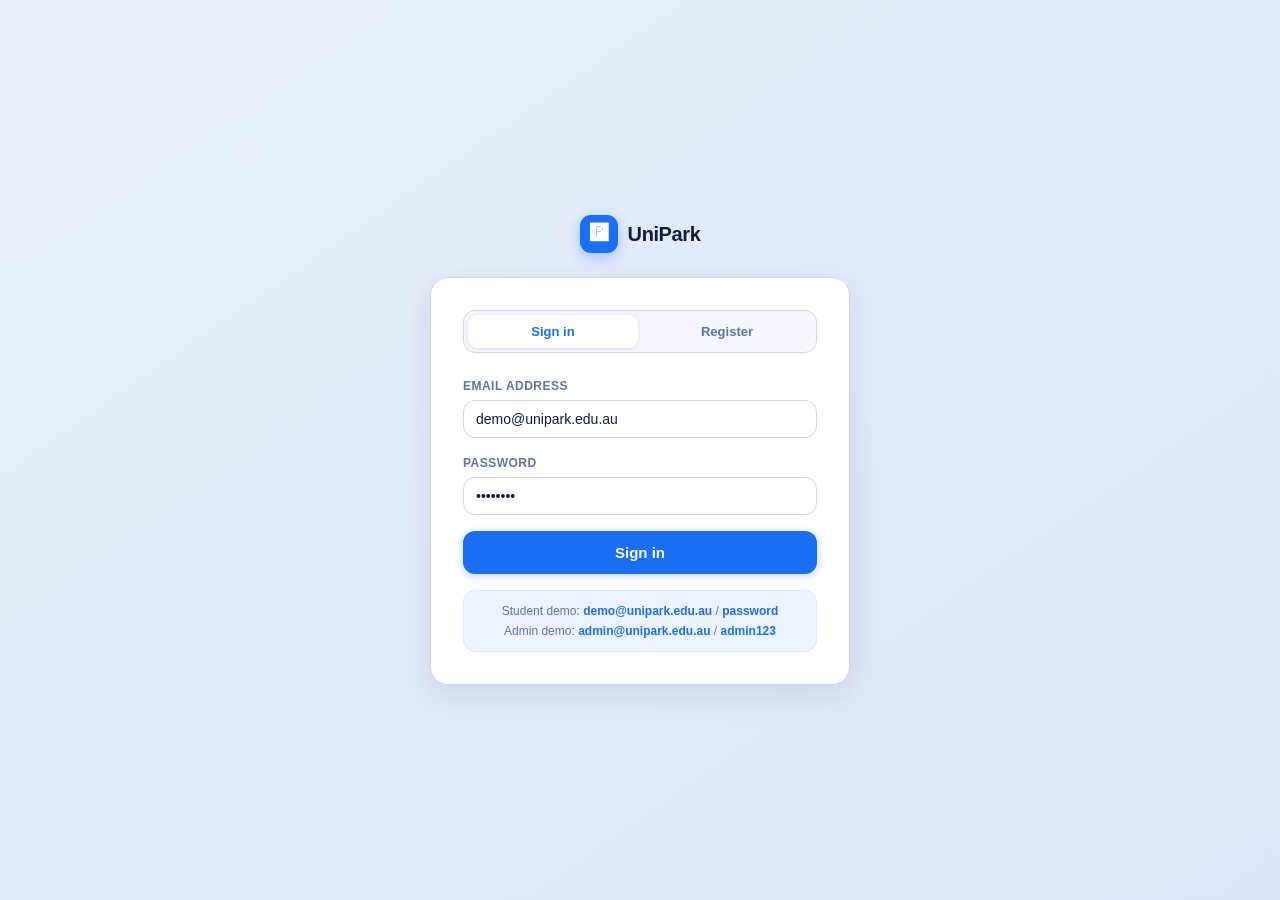
==== frontend/admin.html @ 24ee6d40 "template for frontend" ====
<!DOCTYPE html>
<html lang="en">
<head>
<meta charset="UTF-8"><meta name="viewport" content="width=device-width,initial-scale=1">
<title>UniPark — Admin</title>
<link rel="stylesheet" href="css/base.css">
<link rel="stylesheet" href="css/dashboard.css">
<link rel="stylesheet" href="css/admin.css">
</head>
<body>

<header class="app-header">
  <div class="logo"><div class="logo-mark" style="background:var(--admin)">🅿</div> UniPark</div>
  <div class="admin-badge">⚙ Admin</div>
  <nav class="header-nav">
    <button class="nav-link active" data-panel="overview">📊 Overview</button>
    <button class="nav-link" data-panel="analytics">📈 Analytics</button>
    <button class="nav-link" data-panel="bookings">📋 Bookings</button>
    <button class="nav-link" data-panel="users">👥 Users</button>
    <button class="nav-link" data-panel="spots">🅿️ Spots</button>
  </nav>
  <div class="header-right">
    <div class="user-pill">
      <div class="avatar avatar-admin" id="admin-avatar">AD</div>
      <span id="admin-name">Admin</span>
    </div>
    <button class="btn btn-ghost btn-sm" id="btn-logout">Sign out</button>
  </div>
</header>

<main class="app-main">

  <!-- STATS -->
  <div class="stats-grid stats-grid-5">
    <div class="stat-card"><div class="stat-label">Total Bookings</div><div class="stat-value text-amber" id="stat-bookings">—</div><div class="stat-sub">all time</div><div class="stat-accent">📋</div></div>
    <div class="stat-card"><div class="stat-label">Registered Users</div><div class="stat-value text-blue" id="stat-users">—</div><div class="stat-sub">accounts</div><div class="stat-accent">👥</div></div>
    <div class="stat-card"><div class="stat-label">Total Revenue</div><div class="stat-value text-green" id="stat-revenue">—</div><div class="stat-sub">all time</div><div class="stat-accent">💰</div></div>
    <div class="stat-card"><div class="stat-label">Active Now</div><div class="stat-value text-green" id="stat-active">—</div><div class="stat-sub">live bookings</div><div class="stat-accent">🟢</div></div>
    <div class="stat-card"><div class="stat-label">Total Spots</div><div class="stat-value" id="stat-spots">—</div><div class="stat-sub">across all zones</div><div class="stat-accent">🅿️</div></div>
  </div>

  <!-- OVERVIEW -->
  <div class="panel" id="panel-overview">
    <div class="section-head">
      <div class="section-title">Live zone occupancy</div>
      <div class="live-badge"><span class="live-dot"></span> Real-time · updates every 8s</div>
    </div>
    <div style="display:grid;grid-template-columns:repeat(auto-fit,minmax(220px,1fr));gap:1rem;margin-bottom:1.75rem" id="live-zones"></div>

    <div class="section-head"><div class="section-title">Recent bookings</div>
      <button class="btn btn-ghost btn-sm" onclick="switchPanel('bookings')">View all →</button>
    </div>
    <div class="table-wrap">
      <table><thead><tr><th>Ref</th><th>Spot</th><th>User</th><th>Time</th><th>Amount</th><th>Status</th></tr></thead>
      <tbody id="bookings-tbody"><tr><td colspan="6" class="table-empty">Loading…</td></tr></tbody></table>
    </div>
  </div>

  <!-- ANALYTICS -->
  <div class="panel hidden" id="panel-analytics">
    <div class="analytics-grid">
      <div class="chart-card">
        <div class="chart-title">14-day occupancy trend (avg across all zones)</div>
        <div id="trend-chart"></div>
      </div>
      <div class="chart-card">
        <div class="chart-title">Zone utilisation (historical average)</div>
        <div id="zone-util"></div>
      </div>
    </div>
    <div class="analytics-grid analytics-grid-3">
      <div class="chart-card" style="grid-column:span 2">
        <div class="chart-title">Peak hour analysis (avg occupancy by hour)</div>
        <div class="chart-wrap" style="height:110px">
          <div class="peak-bars" id="peak-chart"></div>
        </div>
      </div>
      <div class="chart-card">
        <div class="chart-title">Quick stats</div>
        <div id="quick-stats" style="padding-top:.25rem">
          <div style="display:flex;justify-content:space-between;padding:8px 0;border-bottom:1px solid var(--border);font-size:13px"><span style="color:var(--muted)">Busiest zone</span><span class="mono" style="font-size:12px">Zone A</span></div>
          <div style="display:flex;justify-content:space-between;padding:8px 0;border-bottom:1px solid var(--border);font-size:13px"><span style="color:var(--muted)">Peak hour</span><span class="mono" style="font-size:12px">9:00 am</span></div>
          <div style="display:flex;justify-content:space-between;padding:8px 0;border-bottom:1px solid var(--border);font-size:13px"><span style="color:var(--muted)">Avg daily bookings</span><span class="mono" style="font-size:12px">~11</span></div>
          <div style="display:flex;justify-content:space-between;padding:8px 0;font-size:13px"><span style="color:var(--muted)">EV spots</span><span class="mono" style="font-size:12px">8 total</span></div>
        </div>
      </div>
    </div>
    <div class="chart-card">
      <div class="chart-title">Occupancy heatmap (zone × hour, 14-day average)</div>
      <div id="heatmap" style="overflow-x:auto;padding-top:.5rem"></div>
    </div>
  </div>

  <!-- ALL BOOKINGS -->
  <div class="panel hidden" id="panel-bookings">
    <div class="section-head">
      <div class="section-title">All bookings</div>
      <input class="search-input" type="text" id="booking-search" placeholder="Search spot, user, ref…">
    </div>
    <div class="table-wrap">
      <table><thead><tr><th>Ref</th><th>Spot</th><th>User</th><th>Time</th><th>Amount</th><th>Status</th></tr></thead>
      <tbody id="bookings-tbody"><tr><td colspan="6" class="table-empty">Loading…</td></tr></tbody></table>
    </div>
  </div>

  <!-- USERS -->
  <div class="panel hidden" id="panel-users">
    <div class="section-head">
      <div class="section-title">User accounts</div>
      <input class="search-input" type="text" id="user-search" placeholder="Search name, email, plate…">
    </div>
    <div class="table-wrap">
      <table><thead><tr><th>User</th><th>Plate</th><th>Role</th><th>Subscription</th><th>Bookings</th><th>Spent</th></tr></thead>
      <tbody id="users-tbody"><tr><td colspan="6" class="table-empty">Loading…</td></tr></tbody></table>
    </div>
  </div>

  <!-- MANAGE SPOTS -->
  <div class="panel hidden" id="panel-spots">
    <div class="section-head">
      <div class="section-title">Manage parking spots</div>
      <span style="font-size:12px;color:var(--muted)">Click available or closed spots to toggle status</span>
    </div>
    <div class="lot-legend">
      <div class="legend-item"><div class="legend-dot available"></div> Available</div>
      <div class="legend-item"><div class="legend-dot occupied"></div> Occupied</div>
      <div class="legend-item"><div class="legend-dot closed"></div> Closed by admin</div>
    </div>
    <div class="zone-switcher" id="spot-zone-tabs" style="margin-bottom:1.25rem;flex-wrap:wrap"></div>
    <div class="admin-grid-wrap"><div id="admin-spot-grid"></div></div>
  </div>

</main>

<div id="toast"></div>
<script src="js/store.js"></script>
<script src="js/admin.js"></script>
<script>
function switchPanel(name){
  document.querySelectorAll('.nav-link').forEach(l=>l.classList.remove('active'));
  document.querySelector(`[data-panel="${name}"]`).classList.add('active');
  document.querySelectorAll('.panel').forEach(p=>p.classList.add('hidden'));
  document.getElementById('panel-'+name).classList.remove('hidden');
  // trigger render
  const evt=new MouseEvent('click');
  document.querySelector(`[data-panel="${name}"]`).dispatchEvent(evt);
}
</script>
</body>
</html>
---- frontend/css/base.css ----
/* ── UNIPARK · BASE STYLES ─────────────────────────────────────── */
:root {
  /* Core palette */
  --blue:       #1a6ff5;
  --blue-dark:  #1358c8;
  --blue-dim:   #dbe8ff;
  --blue-light: #eef4ff;

  --green:      #16a34a;
  --green-dim:  #dcfce7;

  --red:        #dc2626;
  --red-dim:    #fee2e2;

  --amber:      #d97706;
  --amber-dim:  #fef3c7;

  --purple:     #7c3aed;
  --purple-dim: #ede9fe;

  /* Surfaces */
  --bg:       #eef2fb;
  --white:    #ffffff;
  --surface:  #ffffff;
  --surface2: #f4f7fd;
  --surface3: #e8edf8;

  /* Text */
  --text:   #0d1e3d;
  --muted:  #5f759e;

  /* Border */
  --border: #cdd5eb;

  /* Radius */
  --radius: 12px;

  /* Shadow */
  --shadow-sm: 0 1px 3px rgba(15,30,70,.07);
  --shadow:    0 4px 16px rgba(15,30,70,.10);
}

/* ── RESET / BASE ──────────────────────────────────────────────── */
*, *::before, *::after { box-sizing: border-box; }

body {
  font-family: -apple-system, BlinkMacSystemFont, 'Segoe UI', sans-serif;
  background: var(--bg);
  color: var(--text);
  margin: 0;
  font-size: 14px;
  line-height: 1.5;
  -webkit-font-smoothing: antialiased;
}

a { text-decoration: none; color: inherit; }

button, input, select, textarea { font-family: inherit; font-size: inherit; }

input:focus, select:focus, textarea:focus {
  outline: none;
  border-color: var(--blue) !important;
  box-shadow: 0 0 0 3px rgba(26,111,245,.12);
}

/* ── BUTTONS ───────────────────────────────────────────────────── */
.btn {
  display: inline-flex;
  align-items: center;
  justify-content: center;
  gap: 6px;
  border: none;
  border-radius: var(--radius);
  padding: 10px 18px;
  cursor: pointer;
  font-weight: 600;
  font-size: 14px;
  transition: opacity .15s, box-shadow .15s, background .15s;
}

.btn:hover { opacity: .88; }
.btn:active { opacity: .75; transform: scale(.98); }

.btn-primary {
  background: var(--blue);
  color: white;
  box-shadow: 0 2px 8px rgba(26,111,245,.3);
}

.btn-secondary {
  background: var(--surface2);
  border: 1px solid var(--border);
  color: var(--text);
}

.btn-danger {
  background: var(--red);
  color: white;
}

.btn-ghost {
  background: transparent;
  border: 1px solid var(--border);
  color: var(--muted);
}

.btn-ghost:hover { background: var(--surface2); opacity: 1; }

.btn-sm  { padding: 6px 12px; font-size: 12px; border-radius: 8px; }
.btn-lg  { padding: 13px 20px; font-size: 15px; }
.btn-full { width: 100%; }

/* ── FORMS ─────────────────────────────────────────────────────── */
.form-group { margin-bottom: 1rem; }

.form-label {
  display: block;
  margin-bottom: 5px;
  font-size: 12px;
  font-weight: 600;
  color: var(--muted);
  text-transform: uppercase;
  letter-spacing: .04em;
}

.form-input {
  width: 100%;
  padding: 10px 12px;
  border: 1.5px solid var(--border);
  border-radius: var(--radius);
  background: var(--surface);
  color: var(--text);
  transition: border-color .15s, box-shadow .15s;
}

.form-select { appearance: none; background-image: url("data:image/svg+xml,%3Csvg xmlns='http://www.w3.org/2000/svg' width='12' height='8' viewBox='0 0 12 8'%3E%3Cpath d='M1 1l5 5 5-5' stroke='%235f759e' stroke-width='1.5' fill='none' stroke-linecap='round'/%3E%3C/svg%3E"); background-repeat: no-repeat; background-position: right 12px center; padding-right: 32px; }

.grid-2 {
  display: grid;
  grid-template-columns: 1fr 1fr;
  gap: 12px;
}

.error-msg {
  background: var(--red-dim);
  color: var(--red);
  border: 1px solid #fca5a5;
  border-radius: var(--radius);
  padding: 10px 14px;
  font-size: 13px;
  margin-bottom: 1rem;
}

/* ── CARD ──────────────────────────────────────────────────────── */
.card {
  background: var(--white);
  border: 1px solid var(--border);
  border-radius: var(--radius);
  padding: 1.25rem;
  box-shadow: var(--shadow-sm);
}

/* ── BADGES ────────────────────────────────────────────────────── */
.badge {
  display: inline-block;
  padding: 3px 10px;
  border-radius: 999px;
  font-size: 11px;
  font-weight: 700;
  letter-spacing: .03em;
}

.badge-blue   { background: var(--blue-dim);   color: var(--blue); }
.badge-green  { background: var(--green-dim);  color: var(--green); }
.badge-red    { background: var(--red-dim);    color: var(--red); }
.badge-amber  { background: var(--amber-dim);  color: var(--amber); }
.badge-orange { background: var(--amber-dim);  color: var(--amber); }
.badge-purple { background: var(--purple-dim); color: var(--purple); }
.badge-grey   { background: var(--surface3);   color: var(--muted); }

/* ── LOGO ──────────────────────────────────────────────────────── */
.logo {
  display: flex;
  align-items: center;
  gap: 8px;
  font-size: 17px;
  font-weight: 800;
  color: var(--text);
  letter-spacing: -.02em;
  white-space: nowrap;
}

.logo-mark {
  width: 32px;
  height: 32px;
  background: var(--blue);
  color: white;
  border-radius: 9px;
  display: flex;
  align-items: center;
  justify-content: center;
  font-size: 16px;
  flex-shrink: 0;
}

/* ── HEADER ────────────────────────────────────────────────────── */
.app-header {
  background: var(--white);
  border-bottom: 1.5px solid var(--border);
  padding: 0 2rem;
  height: 58px;
  display: flex;
  align-items: center;
  gap: 1rem;
  position: sticky;
  top: 0;
  z-index: 100;
  box-shadow: var(--shadow-sm);
}

.header-nav {
  display: flex;
  align-items: center;
  gap: 2px;
  flex: 1;
  margin-left: 1rem;
}

.nav-link {
  background: none;
  border: none;
  padding: 7px 13px;
  border-radius: 8px;
  cursor: pointer;
  color: var(--muted);
  font-size: 13px;
  font-weight: 600;
  transition: background .15s, color .15s;
  white-space: nowrap;
}

.nav-link:hover  { background: var(--surface2); color: var(--text); }
.nav-link.active { background: var(--blue-dim); color: var(--blue); }

.header-right {
  display: flex;
  align-items: center;
  gap: 10px;
  margin-left: auto;
}

/* ── AVATAR / USER-PILL ────────────────────────────────────────── */
.avatar {
  width: 32px;
  height: 32px;
  border-radius: 50%;
  display: flex;
  align-items: center;
  justify-content: center;
  font-size: 12px;
  font-weight: 700;
  flex-shrink: 0;
}

.avatar-green  { background: var(--green);  color: white; }
.avatar-blue   { background: var(--blue);   color: white; }
.avatar-admin  { background: var(--amber);  color: white; }

.user-pill {
  display: flex;
  align-items: center;
  gap: 8px;
  background: var(--surface2);
  border: 1px solid var(--border);
  border-radius: 999px;
  padding: 4px 12px 4px 4px;
  font-size: 13px;
  font-weight: 600;
}

/* ── MAIN ──────────────────────────────────────────────────────── */
.app-main {
  max-width: 1200px;
  margin: 0 auto;
  padding: 1.75rem 2rem 3rem;
}

/* ── PANEL / SECTION ───────────────────────────────────────────── */
.panel {
  background: var(--white);
  border: 1.5px solid var(--border);
  border-radius: 16px;
  padding: 1.5rem;
  margin-bottom: 1.5rem;
  box-shadow: var(--shadow-sm);
}

.section-head {
  display: flex;
  align-items: center;
  justify-content: space-between;
  flex-wrap: wrap;
  gap: 8px;
  margin-bottom: 1.25rem;
}

.section-title {
  font-size: 15px;
  font-weight: 700;
  color: var(--text);
}

.live-badge {
  display: flex;
  align-items: center;
  gap: 6px;
  font-size: 11px;
  font-weight: 600;
  color: var(--green);
  background: var(--green-dim);
  padding: 4px 10px;
  border-radius: 999px;
}

.live-dot {
  width: 7px;
  height: 7px;
  border-radius: 50%;
  background: var(--green);
  animation: pulse 1.6s ease-in-out infinite;
}

@keyframes pulse {
  0%, 100% { opacity: 1; }
  50%       { opacity: .35; }
}

/* ── STATS GRID ────────────────────────────────────────────────── */
.stats-grid {
  display: grid;
  gap: 1rem;
  margin-bottom: 1.5rem;
}

.stats-grid-4 { grid-template-columns: repeat(auto-fit, minmax(190px,1fr)); }
.stats-grid-5 { grid-template-columns: repeat(auto-fit, minmax(170px,1fr)); }

.stat-card {
  background: var(--white);
  border: 1.5px solid var(--border);
  border-radius: 14px;
  padding: 1.1rem 1.25rem;
  position: relative;
  overflow: hidden;
  box-shadow: var(--shadow-sm);
}

.stat-label {
  font-size: 11px;
  font-weight: 700;
  text-transform: uppercase;
  letter-spacing: .05em;
  color: var(--muted);
  margin-bottom: 4px;
}

.stat-value {
  font-size: 30px;
  font-weight: 800;
  letter-spacing: -.02em;
  line-height: 1.1;
}

.stat-sub {
  font-size: 11px;
  color: var(--muted);
  margin-top: 2px;
}

.stat-accent {
  position: absolute;
  right: 14px;
  top: 14px;
  font-size: 22px;
  opacity: .35;
}

/* ── TABLE ─────────────────────────────────────────────────────── */
.table-wrap {
  background: var(--white);
  border: 1.5px solid var(--border);
  border-radius: var(--radius);
  overflow: hidden;
}

table {
  width: 100%;
  border-collapse: collapse;
}

th {
  padding: 10px 14px;
  text-align: left;
  font-size: 11px;
  font-weight: 700;
  text-transform: uppercase;
  letter-spacing: .05em;
  color: var(--muted);
  background: var(--surface2);
  border-bottom: 1.5px solid var(--border);
}

td {
  padding: 11px 14px;
  border-bottom: 1px solid var(--surface3);
  font-size: 13px;
}

tr:last-child td { border-bottom: none; }
tr:hover td { background: var(--surface2); }

.table-empty {
  text-align: center;
  color: var(--muted);
  padding: 2.5rem !important;
}

/* ── MODAL ─────────────────────────────────────────────────────── */
.modal-overlay {
  display: none;
  position: fixed;
  inset: 0;
  background: rgba(10,20,50,.45);
  backdrop-filter: blur(3px);
  z-index: 1000;
  align-items: center;
  justify-content: center;
  padding: 1rem;
}

.modal-overlay.open { display: flex; }

.modal {
  background: var(--white);
  border-radius: 18px;
  padding: 1.75rem;
  width: 100%;
  max-width: 500px;
  box-shadow: var(--shadow);
  animation: modal-in .2s ease;
}

@keyframes modal-in {
  from { opacity: 0; transform: translateY(14px) scale(.97); }
  to   { opacity: 1; transform: none; }
}

.modal-header {
  display: flex;
  align-items: flex-start;
  justify-content: space-between;
  margin-bottom: 1.25rem;
}

.modal-title    { font-size: 17px; font-weight: 800; }
.modal-subtitle { font-size: 12px; color: var(--muted); margin-top: 2px; }

.btn-close {
  background: var(--surface2);
  border: 1px solid var(--border);
  border-radius: 50%;
  width: 30px;
  height: 30px;
  cursor: pointer;
  font-size: 16px;
  line-height: 1;
  color: var(--muted);
  display: flex;
  align-items: center;
  justify-content: center;
  flex-shrink: 0;
}

.btn-close:hover { background: var(--red-dim); color: var(--red); border-color: var(--red); }

.modal-actions {
  display: flex;
  gap: 10px;
  margin-top: 1.25rem;
}

/* ── TOAST ─────────────────────────────────────────────────────── */
#toast {
  position: fixed;
  bottom: 24px;
  left: 50%;
  transform: translateX(-50%) translateY(80px);
  background: var(--text);
  color: white;
  padding: 11px 22px;
  border-radius: 999px;
  font-size: 13px;
  font-weight: 600;
  z-index: 9999;
  pointer-events: none;
  opacity: 0;
  transition: opacity .25s, transform .25s;
  white-space: nowrap;
  box-shadow: var(--shadow);
}

#toast.show {
  opacity: 1;
  transform: translateX(-50%) translateY(0);
}

/* ── COLOUR UTILITIES ──────────────────────────────────────────── */
.text-blue   { color: var(--blue); }
.text-green  { color: var(--green); }
.text-red    { color: var(--red); }
.text-amber  { color: var(--amber); }
.text-muted  { color: var(--muted); }

/* ── PROGRESS BAR ──────────────────────────────────────────────── */
.progress-bar {
  height: 6px;
  background: var(--surface3);
  border-radius: 999px;
  overflow: hidden;
}

.progress-fill {
  height: 100%;
  border-radius: 999px;
  background: var(--blue);
  transition: width .4s;
}

/* ── LAYOUT UTILITIES ──────────────────────────────────────────── */
.flex   { display: flex; }
.gap    { gap: 1rem; }
.center { display: flex; align-items: center; justify-content: center; }
.hidden { display: none !important; }
.mono   { font-family: 'SF Mono', 'Fira Mono', monospace; font-size: .9em; }
---- frontend/css/dashboard.css ----
/* ── UNIPARK · DASHBOARD ───────────────────────────────────────── */

/* ── AVATAR COLOURS ────────────────────────────────────────────── */
.avatar-green { background: var(--green); color: white; }
.avatar-blue  { background: var(--blue);  color: white; }

/* ── ZONE CARDS ────────────────────────────────────────────────── */
.zones-grid {
  display: grid;
  grid-template-columns: repeat(auto-fit, minmax(200px,1fr));
  gap: 1rem;
  margin-bottom: 1.5rem;
}

.zone-card {
  background: var(--surface2);
  border: 1.5px solid var(--border);
  border-radius: 14px;
  padding: 1.1rem;
  cursor: pointer;
  transition: border-color .18s, box-shadow .18s, transform .18s;
}

.zone-card:hover {
  border-color: var(--blue);
  box-shadow: 0 4px 16px rgba(26,111,245,.12);
  transform: translateY(-2px);
}

.zone-name {
  font-size: 13px;
  font-weight: 700;
  margin-bottom: 6px;
  color: var(--text);
}

.zone-avail {
  font-size: 30px;
  font-weight: 800;
  color: var(--blue);
  line-height: 1;
}

.zone-avail.low  { color: var(--amber); }
.zone-avail.full { color: var(--red); }

.zone-total { font-size: 11px; color: var(--muted); margin-top: 4px; }

.zone-bar-wrap {
  margin-top: 10px;
  height: 5px;
  background: var(--surface3);
  border-radius: 999px;
  overflow: hidden;
}

.zone-bar {
  height: 100%;
  border-radius: 999px;
  background: var(--blue);
  transition: width .4s;
}

.zone-bar.med  { background: var(--amber); }
.zone-bar.high { background: var(--red); }

/* ── RECOMMENDATIONS ───────────────────────────────────────────── */
.rec-card {
  background: var(--surface2);
  border: 1.5px solid var(--border);
  border-radius: 14px;
  padding: .75rem 1rem;
}

.rec-item {
  display: flex;
  align-items: center;
  gap: 12px;
  padding: 10px 0;
  border-bottom: 1px solid var(--border);
}

.rec-item:last-child { border-bottom: none; }

.rec-rank {
  width: 26px;
  height: 26px;
  border-radius: 50%;
  background: var(--blue);
  color: white;
  display: flex;
  align-items: center;
  justify-content: center;
  font-size: 12px;
  font-weight: 800;
  flex-shrink: 0;
}

.rec-rank.rank-2 { background: var(--surface3); color: var(--muted); }
.rec-rank.rank-3 { background: var(--surface3); color: var(--muted); }

.rec-info { flex: 1; }
.rec-zone { font-size: 13px; font-weight: 700; }
.rec-reason, .rec-walk { font-size: 11px; color: var(--muted); }

.rec-prob {
  font-size: 18px;
  font-weight: 800;
  color: var(--blue);
}

/* ── PARKING LOT ───────────────────────────────────────────────── */
.zone-switcher {
  display: flex;
  gap: 6px;
  flex-wrap: wrap;
  margin-bottom: 1rem;
}

.zone-btn {
  border: 1.5px solid var(--border);
  background: var(--surface2);
  border-radius: 8px;
  padding: 7px 14px;
  cursor: pointer;
  font-size: 12px;
  font-weight: 600;
  color: var(--muted);
  transition: background .15s, color .15s, border-color .15s;
}

.zone-btn:hover  { border-color: var(--blue); color: var(--blue); }
.zone-btn.active { background: var(--blue); border-color: var(--blue); color: white; }

.lot-wrap {
  background: var(--surface2);
  border: 1.5px solid var(--border);
  border-radius: 16px;
  padding: 1.25rem;
}

.spots-row {
  display: flex;
  gap: 8px;
  flex-wrap: wrap;
  margin-bottom: 6px;
}

.drive-lane {
  margin: 10px 0;
  padding: 6px 8px;
  background: var(--surface3);
  text-align: center;
  color: var(--muted);
  font-size: 10px;
  font-weight: 600;
  text-transform: uppercase;
  letter-spacing: .06em;
  border-radius: 6px;
}

/* ── PARKING SPOTS ─────────────────────────────────────────────── */
.spot {
  width: 76px;
  height: 96px;
  border-radius: 10px;
  border: 2px solid var(--border);
  display: flex;
  flex-direction: column;
  align-items: center;
  justify-content: center;
  gap: 3px;
  background: var(--surface3);
  transition: transform .15s, box-shadow .15s;
}

.spot.available {
  background: var(--blue-dim);
  border-color: var(--blue);
  cursor: pointer;
}

.spot.available:hover {
  transform: scale(1.05);
  box-shadow: 0 4px 12px rgba(26,111,245,.25);
}

.spot.occupied {
  background: var(--red-dim);
  border-color: var(--red);
  opacity: .65;
}

.spot.mine {
  background: var(--green-dim);
  border-color: var(--green);
  box-shadow: 0 0 0 2px rgba(22,163,74,.2);
}

.spot.closed {
  background: var(--amber-dim);
  border-color: var(--amber);
  opacity: .7;
}

.spot-id    { font-size: 14px; font-weight: 800; }
.spot-icon  { font-size: 18px; line-height: 1; }
.spot-type  { font-size: 9px; color: var(--muted); text-align: center; font-weight: 600; }
.spot-price { font-size: 9px; color: var(--muted); }

/* ── LEGEND ────────────────────────────────────────────────────── */
.lot-legend {
  display: flex;
  gap: 1rem;
  flex-wrap: wrap;
  padding: 10px 14px;
  background: var(--surface2);
  border: 1.5px solid var(--border);
  border-radius: 12px;
  margin-bottom: 1rem;
}

.legend-item {
  display: flex;
  align-items: center;
  gap: 6px;
  font-size: 12px;
  font-weight: 600;
  color: var(--muted);
}

.legend-dot {
  width: 12px;
  height: 12px;
  border-radius: 4px;
}

.legend-dot.available { background: var(--blue-dim);   border: 2px solid var(--blue); }
.legend-dot.occupied  { background: var(--red-dim);    border: 2px solid var(--red); }
.legend-dot.mine      { background: var(--green-dim);  border: 2px solid var(--green); }
.legend-dot.closed    { background: var(--amber-dim);  border: 2px solid var(--amber); }

/* ── FILTER BAR ────────────────────────────────────────────────── */
.filter-bar {
  display: flex;
  gap: 6px;
  flex-wrap: wrap;
}

.filter-chip {
  border: 1.5px solid var(--border);
  background: var(--surface2);
  border-radius: 999px;
  padding: 5px 13px;
  cursor: pointer;
  font-size: 12px;
  font-weight: 600;
  color: var(--muted);
  transition: background .15s, color .15s, border-color .15s;
}

.filter-chip:hover  { border-color: var(--blue); color: var(--blue); }
.filter-chip.active { background: var(--blue); border-color: var(--blue); color: white; }

/* ── PREDICTIONS ───────────────────────────────────────────────── */
.prediction-row {
  display: grid;
  grid-template-columns: repeat(auto-fit, minmax(130px,1fr));
  gap: .75rem;
}

.predict-card {
  background: var(--surface2);
  border: 1.5px solid var(--border);
  border-radius: 14px;
  padding: 1rem;
  text-align: center;
}

.predict-hour {
  font-size: 12px;
  font-weight: 700;
  color: var(--muted);
  margin-bottom: 8px;
}

.predict-prob {
  font-size: 28px;
  font-weight: 800;
  color: var(--blue);
  line-height: 1;
}

.predict-prob.med  { color: var(--amber); }
.predict-prob.low  { color: var(--red); }

.predict-label {
  font-size: 10px;
  color: var(--muted);
  margin-top: 4px;
}

.predict-free {
  font-size: 11px;
  font-weight: 600;
  color: var(--text);
  margin-top: 6px;
}

/* ── BOOKING MODAL ─────────────────────────────────────────────── */
.spot-preview {
  display: flex;
  align-items: center;
  gap: 1rem;
  background: var(--surface2);
  border: 1.5px solid var(--border);
  border-radius: 12px;
  padding: 1rem;
  margin-bottom: 1rem;
}

.spot-preview-icon { font-size: 28px; }
.spot-preview-id   { font-size: 22px; font-weight: 800; color: var(--blue); }
.spot-preview-meta { font-size: 12px; color: var(--muted); margin-top: 2px; }

.price-breakdown {
  background: var(--surface2);
  border: 1.5px solid var(--border);
  border-radius: 12px;
  padding: 1rem;
  margin-bottom: 1rem;
}

.pb-row {
  display: flex;
  justify-content: space-between;
  align-items: center;
  padding: 4px 0;
  font-size: 13px;
}

.pb-label { color: var(--muted); }

.pb-row.total {
  border-top: 1.5px solid var(--border);
  margin-top: 8px;
  padding-top: 10px;
  font-weight: 700;
  font-size: 15px;
}

/* ── PAYMENT ───────────────────────────────────────────────────── */
.pay-section  { margin-bottom: .75rem; }
.pay-label    { font-size: 12px; font-weight: 700; color: var(--muted); text-transform: uppercase; letter-spacing: .04em; margin-bottom: 8px; }

.pay-methods {
  display: flex;
  gap: 8px;
  margin-bottom: 12px;
}

.pay-opt {
  flex: 1;
  border: 1.5px solid var(--border);
  background: var(--surface2);
  border-radius: 10px;
  padding: 9px 8px;
  text-align: center;
  cursor: pointer;
  font-size: 12px;
  font-weight: 600;
  color: var(--muted);
  transition: border-color .15s, color .15s, background .15s;
}

.pay-opt:hover  { border-color: var(--blue); }
.pay-opt.active { border-color: var(--blue); color: var(--blue); background: var(--blue-light); }

.pay-opt-icon { display: block; font-size: 18px; margin-bottom: 3px; }

.card-row-2 {
  display: grid;
  grid-template-columns: 1fr 1fr;
  gap: 10px;
}

/* ── MY BOOKINGS LIST ──────────────────────────────────────────── */
.booking-item {
  background: var(--surface2);
  border: 1.5px solid var(--border);
  border-radius: 12px;
  padding: 1rem;
  display: flex;
  justify-content: space-between;
  align-items: center;
  gap: 1rem;
  margin-bottom: 10px;
  transition: box-shadow .15s;
}

.booking-item:hover { box-shadow: 0 3px 10px rgba(15,30,80,.08); }

.booking-left, .booking-right {
  display: flex;
  align-items: center;
  gap: 10px;
}

.booking-spot-pill {
  background: var(--blue-dim);
  color: var(--blue);
  padding: 6px 12px;
  border-radius: 8px;
  font-weight: 800;
  font-size: 15px;
}

.booking-info { flex: 1; }
.booking-ref  { font-size: 11px; font-weight: 700; color: var(--muted); }
.booking-time { font-size: 12px; color: var(--muted); margin-top: 1px; }

.booking-total {
  font-size: 18px;
  font-weight: 800;
  color: var(--blue);
}

.booking-status {
  display: inline-block;
  padding: 3px 9px;
  border-radius: 999px;
  font-size: 11px;
  font-weight: 700;
}

.status-active   { background: var(--green-dim);  color: var(--green); }
.status-expired  { background: var(--surface3);   color: var(--muted); }
.status-upcoming { background: var(--blue-dim);   color: var(--blue); }

.bookings-empty {
  text-align: center;
  padding: 3rem 2rem;
  color: var(--muted);
  border: 1.5px dashed var(--border);
  border-radius: 16px;
}

.bookings-empty-icon  { font-size: 36px; margin-bottom: 10px; }
.bookings-empty-title { font-size: 15px; font-weight: 700; margin-bottom: 4px; color: var(--text); }

/* ── ZONE TAGS ─────────────────────────────────────────────────── */
.zone-tags {
  display: flex;
  flex-wrap: wrap;
  gap: 4px;
}

.zone-card.recommended {
  border-color: var(--blue);
  box-shadow: 0 0 0 2px rgba(26,111,245,.15);
}

/* ── LOT ROW LABELS ────────────────────────────────────────────── */
.lot-row-label {
  font-size: 10px;
  font-weight: 700;
  text-transform: uppercase;
  letter-spacing: .06em;
  color: var(--muted);
  margin: 10px 0 6px;
}

.drive-lane-text {
  font-size: 10px;
  font-weight: 600;
  letter-spacing: .05em;
  text-transform: uppercase;
  color: var(--muted);
}

/* ── BOOKING TYPE LINE ─────────────────────────────────────────── */
.booking-type {
  font-size: 13px;
  font-weight: 600;
  display: flex;
  align-items: center;
  flex-wrap: wrap;
  gap: 4px;
}

/* ── PREDICTION CARDS ──────────────────────────────────────────── */
.predict-card {
  background: var(--surface2);
  border: 1.5px solid var(--border);
  border-radius: 14px;
  padding: 1.1rem;
}

.predict-title {
  font-size: 13px;
  font-weight: 700;
  margin-bottom: 4px;
}

.predict-hours {
  display: flex;
  align-items: flex-end;
  gap: 4px;
  height: 52px;
  margin-bottom: 4px;
}

.hour-bar {
  flex: 1;
  border-radius: 3px 3px 0 0;
  min-height: 3px;
  transition: height .4s;
}

.predict-labels {
  display: flex;
  gap: 4px;
  margin-bottom: 8px;
}

.predict-label {
  flex: 1;
  text-align: center;
  font-size: 9px;
  font-weight: 600;
  color: var(--muted);
}

.predict-prob {
  display: flex;
  justify-content: space-between;
  align-items: center;
  padding: 5px 0;
  border-top: 1px solid var(--border);
  font-size: 12px;
}

.predict-prob-name { color: var(--muted); font-weight: 600; }
.predict-prob-val  { font-weight: 800; }

/* ── SUCCESS MODAL ─────────────────────────────────────────────── */
.success-modal {
  max-width: 360px;
  text-align: center;
}

.success-icon  { font-size: 52px; margin-bottom: 8px; }
.success-title { font-size: 20px; font-weight: 800; color: var(--blue); }

.success-sub, .success-detail {
  font-size: 13px;
  color: var(--muted);
  margin: 6px 0;
}

.success-ref {
  display: inline-block;
  background: var(--surface2);
  border: 1.5px solid var(--border);
  border-radius: 10px;
  padding: 8px 16px;
  color: var(--blue);
  font-weight: 700;
  font-family: 'SF Mono', 'Fira Mono', monospace;
  font-size: 13px;
  margin: 8px 0;
}
---- frontend/css/admin.css ----
/* ── UNIPARK · ADMIN ───────────────────────────────────────────── */
:root {
  --admin:       #d97706;
  --admin-light: #fef3c7;
}

/* ── ADMIN BADGE ───────────────────────────────────────────────── */
.admin-badge {
  display: inline-flex;
  align-items: center;
  gap: 4px;
  padding: 4px 12px;
  border-radius: 999px;
  font-size: 11px;
  font-weight: 700;
  text-transform: uppercase;
  letter-spacing: .05em;
  background: var(--admin-light);
  color: var(--admin);
  border: 1px solid #fde68a;
}

.avatar-admin { background: var(--admin); color: white; }

/* ── ROLE BADGES ───────────────────────────────────────────────── */
.role-badge {
  display: inline-block;
  padding: 3px 9px;
  border-radius: 999px;
  font-size: 11px;
  font-weight: 700;
}

.role-admin   { background: var(--admin-light);  color: var(--admin); }
.role-staff   { background: var(--blue-dim);     color: var(--blue); }
.role-student { background: var(--purple-dim);   color: var(--purple); }
.role-visitor { background: var(--surface3);     color: var(--muted); }

/* Sub badges */
.sub-premium { background: var(--amber-dim);  color: var(--amber); }
.sub-basic   { background: var(--blue-dim);   color: var(--blue); }
.sub-staff   { background: var(--green-dim);  color: var(--green); }

/* ── LIVE ZONE CARDS (admin overview) ──────────────────────────── */
.live-zone-card {
  background: var(--surface2);
  border: 1.5px solid var(--border);
  border-radius: 14px;
  padding: 1.1rem;
}

.live-zone-name {
  font-size: 13px;
  font-weight: 700;
  margin-bottom: 8px;
}

.live-zone-occ {
  font-size: 26px;
  font-weight: 800;
  color: var(--blue);
  line-height: 1;
}

.live-zone-occ.med  { color: var(--amber); }
.live-zone-occ.high { color: var(--red); }

.live-zone-meta {
  font-size: 11px;
  color: var(--muted);
  margin-top: 4px;
}

.live-zone-bar-wrap {
  margin-top: 10px;
  height: 6px;
  background: var(--surface3);
  border-radius: 999px;
  overflow: hidden;
}

.live-zone-bar {
  height: 100%;
  border-radius: 999px;
  transition: width .4s;
}

/* ── CHARTS ────────────────────────────────────────────────────── */
.analytics-grid {
  display: grid;
  grid-template-columns: 1fr 1fr;
  gap: 1rem;
  margin-bottom: 1.25rem;
}

.analytics-grid-3 { grid-template-columns: 1fr 1fr 1fr; }

@media (max-width:800px) {
  .analytics-grid,
  .analytics-grid-3 { grid-template-columns: 1fr; }
}

.chart-card {
  background: var(--surface2);
  border: 1.5px solid var(--border);
  border-radius: 14px;
  padding: 1.1rem;
}

.chart-title {
  font-size: 11px;
  font-weight: 700;
  text-transform: uppercase;
  letter-spacing: .05em;
  color: var(--muted);
  margin-bottom: 1rem;
}

.chart-wrap { position: relative; }

/* ── TREND CHART (SVG canvas) ──────────────────────────────────── */
.trend-canvas {
  width: 100%;
  height: 120px;
  display: block;
}

/* ── ZONE UTILISATION BARS ─────────────────────────────────────── */
.zone-util-row {
  display: flex;
  align-items: center;
  gap: 12px;
  padding: 9px 0;
  border-bottom: 1px solid var(--border);
}

.zone-util-row:last-child { border-bottom: none; }

.zone-util-name {
  width: 90px;
  font-size: 12px;
  font-weight: 700;
  white-space: nowrap;
  overflow: hidden;
  text-overflow: ellipsis;
}

.zone-util-bar-wrap {
  flex: 1;
  height: 8px;
  background: var(--surface3);
  border-radius: 999px;
  overflow: hidden;
}

.zone-util-bar {
  height: 100%;
  border-radius: 999px;
  background: var(--blue);
  transition: width .5s;
}

.zone-util-bar.med  { background: var(--amber); }
.zone-util-bar.high { background: var(--red); }

.zone-util-pct {
  width: 38px;
  text-align: right;
  font-size: 12px;
  font-weight: 700;
  color: var(--muted);
}

/* ── PEAK HOUR BARS ────────────────────────────────────────────── */
.peak-bars {
  display: flex;
  align-items: flex-end;
  gap: 4px;
  height: 100px;
}

.peak-bar-wrap {
  flex: 1;
  text-align: center;
  display: flex;
  flex-direction: column;
  align-items: center;
  gap: 3px;
  height: 100%;
  justify-content: flex-end;
}

.peak-bar {
  width: 100%;
  border-radius: 4px 4px 0 0;
  background: var(--blue-dim);
  border: 1px solid var(--blue);
  min-height: 3px;
  transition: height .4s;
}

.peak-bar.peak { background: var(--blue); }

.peak-bar-label {
  font-size: 8px;
  color: var(--muted);
  font-weight: 600;
}

/* ── HEATMAP ───────────────────────────────────────────────────── */
.heatmap-grid {
  display: grid;
  grid-template-columns: 56px repeat(12, 1fr);
  gap: 3px;
}

.heatmap-cell {
  height: 26px;
  border-radius: 4px;
  display: flex;
  align-items: center;
  justify-content: center;
  font-size: 8px;
  font-weight: 700;
  color: rgba(255,255,255,.85);
}

.heatmap-label {
  display: flex;
  align-items: center;
  font-size: 10px;
  font-weight: 700;
  color: var(--muted);
  padding-right: 4px;
}

.heatmap-col-label {
  text-align: center;
  font-size: 9px;
  font-weight: 700;
  color: var(--muted);
  padding: 2px 0 6px;
}

/* ── QUICK STATS (admin analytics) ────────────────────────────── */
.quick-stat-row {
  display: flex;
  justify-content: space-between;
  align-items: center;
  padding: 8px 0;
  border-bottom: 1px solid var(--border);
  font-size: 13px;
}

.quick-stat-row:last-child { border-bottom: none; }
.quick-stat-row span:first-child { color: var(--muted); }

/* ── SEARCH BAR ────────────────────────────────────────────────── */
.search-input {
  background: var(--surface2);
  border: 1.5px solid var(--border);
  border-radius: 10px;
  padding: 7px 12px;
  font-size: 13px;
  width: 220px;
  color: var(--text);
  transition: border-color .15s, box-shadow .15s;
}

.search-input:focus {
  outline: none;
  border-color: var(--blue);
  box-shadow: 0 0 0 3px rgba(26,111,245,.12);
}

/* ── ADMIN SPOT GRID ───────────────────────────────────────────── */
.admin-grid-wrap {
  background: var(--surface2);
  border: 1.5px solid var(--border);
  border-radius: 16px;
  padding: 1.25rem;
}

.spot-status-lbl {
  font-size: 9px;
  font-weight: 800;
  color: var(--admin);
  text-transform: uppercase;
  letter-spacing: .04em;
}

/* ── BOOKING STATUS BADGES ─────────────────────────────────────── */
.status-confirmed { background: var(--green-dim);  color: var(--green); }
.status-cancelled { background: var(--red-dim);    color: var(--red); }
.status-pending   { background: var(--amber-dim);  color: var(--amber); }
.status-expired   { background: var(--surface3);   color: var(--muted); }

/* shared pill style reused for table cells */
.status-pill {
  display: inline-block;
  padding: 3px 9px;
  border-radius: 999px;
  font-size: 11px;
  font-weight: 700;
}
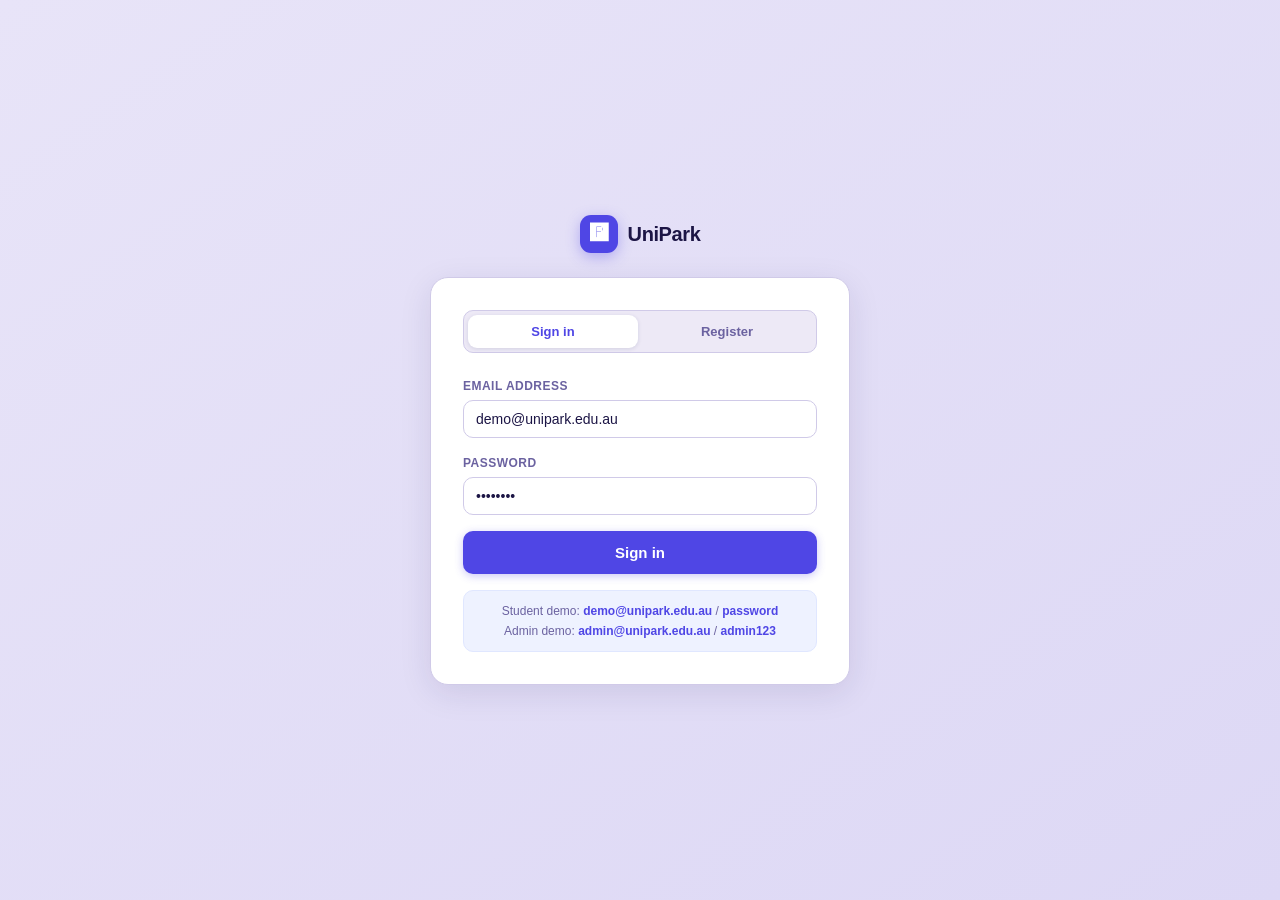
==== commit 80067804: "redo analytical board" ====
--- a/frontend/admin.html
+++ b/frontend/admin.html
@@ -3,22 +3,26 @@
 <head>
 <meta charset="UTF-8"><meta name="viewport" content="width=device-width,initial-scale=1">
 <title>UniPark — Admin</title>
+<!-- shared base styles first, then the dashboard layout, then admin overrides on top -->
 <link rel="stylesheet" href="css/base.css">
 <link rel="stylesheet" href="css/dashboard.css">
 <link rel="stylesheet" href="css/admin.css">
 </head>
 <body>
 
+<!-- top navigation bar — admin gets a distinct coloured logo-mark and an "Admin" badge -->
 <header class="app-header">
   <div class="logo"><div class="logo-mark" style="background:var(--admin)">🅿</div> UniPark</div>
-  <div class="admin-badge">⚙ Admin</div>
+  <!-- small label so it's obvious this is the admin view, not a regular user session -->
+  <div class="admin-badge">Admin</div>
   <nav class="header-nav">
-    <button class="nav-link active" data-panel="overview">📊 Overview</button>
-    <button class="nav-link" data-panel="analytics">📈 Analytics</button>
-    <button class="nav-link" data-panel="bookings">📋 Bookings</button>
-    <button class="nav-link" data-panel="users">👥 Users</button>
-    <button class="nav-link" data-panel="spots">🅿️ Spots</button>
+    <button class="nav-link active" data-panel="overview">Overview</button>
+    <button class="nav-link" data-panel="analytics"> Analytics</button>
+    <button class="nav-link" data-panel="bookings">Bookings</button>
+    <button class="nav-link" data-panel="users">Users</button>
+    <button class="nav-link" data-panel="spots"> Spots</button>
   </nav>
+  <!-- right side of the header: admin's initials avatar, full name, and sign-out button -->
   <div class="header-right">
     <div class="user-pill">
       <div class="avatar avatar-admin" id="admin-avatar">AD</div>
@@ -30,71 +34,96 @@
 
 <main class="app-main">
 
-  <!-- STATS -->
+  <!-- five summary numbers pinned above all panels — filled in by renderStats() on load and every sim tick -->
   <div class="stats-grid stats-grid-5">
-    <div class="stat-card"><div class="stat-label">Total Bookings</div><div class="stat-value text-amber" id="stat-bookings">—</div><div class="stat-sub">all time</div><div class="stat-accent">📋</div></div>
-    <div class="stat-card"><div class="stat-label">Registered Users</div><div class="stat-value text-blue" id="stat-users">—</div><div class="stat-sub">accounts</div><div class="stat-accent">👥</div></div>
-    <div class="stat-card"><div class="stat-label">Total Revenue</div><div class="stat-value text-green" id="stat-revenue">—</div><div class="stat-sub">all time</div><div class="stat-accent">💰</div></div>
-    <div class="stat-card"><div class="stat-label">Active Now</div><div class="stat-value text-green" id="stat-active">—</div><div class="stat-sub">live bookings</div><div class="stat-accent">🟢</div></div>
-    <div class="stat-card"><div class="stat-label">Total Spots</div><div class="stat-value" id="stat-spots">—</div><div class="stat-sub">across all zones</div><div class="stat-accent">🅿️</div></div>
+    <div class="stat-card"><div class="stat-label">Total Bookings</div><div class="stat-value text-amber" id="stat-bookings">—</div><div class="stat-sub">all time</div><div class="stat-accent"></div></div>
+    <div class="stat-card"><div class="stat-label">Registered Users</div><div class="stat-value text-blue" id="stat-users">—</div><div class="stat-sub">accounts</div><div class="stat-accent"></div></div>
+    <div class="stat-card"><div class="stat-label">Total Revenue</div><div class="stat-value text-green" id="stat-revenue">—</div><div class="stat-sub">all time</div><div class="stat-accent"></div></div>
+    <div class="stat-card"><div class="stat-label">Active Now</div><div class="stat-value text-green" id="stat-active">—</div><div class="stat-sub">live bookings</div><div class="stat-accent"></div></div>
+    <div class="stat-card"><div class="stat-label">Total Spots</div><div class="stat-value" id="stat-spots">—</div><div class="stat-sub">across all zones</div><div class="stat-accent"></div></div>
   </div>
 
-  <!-- OVERVIEW -->
+  <!-- OVERVIEW PANEL — live zone cards + the five most recent bookings -->
   <div class="panel" id="panel-overview">
     <div class="section-head">
       <div class="section-title">Live zone occupancy</div>
-      <div class="live-badge"><span class="live-dot"></span> Real-time · updates every 8s</div>
     </div>
+    <!-- zone cards are generated by renderLiveGrid() and refreshed on each sim tick -->
     <div style="display:grid;grid-template-columns:repeat(auto-fit,minmax(220px,1fr));gap:1rem;margin-bottom:1.75rem" id="live-zones"></div>
 
     <div class="section-head"><div class="section-title">Recent bookings</div>
+      <!-- quick link to jump straight to the full bookings panel -->
       <button class="btn btn-ghost btn-sm" onclick="switchPanel('bookings')">View all →</button>
     </div>
+    <!-- shows the five most recent bookings — same data as the bookings panel, just trimmed -->
     <div class="table-wrap">
       <table><thead><tr><th>Ref</th><th>Spot</th><th>User</th><th>Time</th><th>Amount</th><th>Status</th></tr></thead>
-      <tbody id="bookings-tbody"><tr><td colspan="6" class="table-empty">Loading…</td></tr></tbody></table>
+      <tbody id="recent-bookings-tbody"><tr><td colspan="6" class="table-empty">Loading…</td></tr></tbody></table>
     </div>
   </div>
 
-  <!-- ANALYTICS -->
+  <!-- ANALYTICS PANEL — charts and metrics, rendered when the tab is first clicked -->
   <div class="panel hidden" id="panel-analytics">
+
+    <!-- TODAY AT A GLANCE — four live stat cards recalculated every 8 seconds from booking data -->
+    <div class="section-head" style="margin-bottom:.75rem">
+      <div class="section-title">Today Stats</div>
+    </div>
+    <!-- cards injected by renderTodayStats(): bookings today, revenue today, occupancy %, busiest zone -->
+    <div id="today-stats" style="display:grid;grid-template-columns:repeat(auto-fit,minmax(155px,1fr));gap:.75rem;margin-bottom:1.5rem"></div>
+
+    <!-- two side-by-side charts: 14-day revenue bar chart and zone utilisation bars -->
     <div class="analytics-grid">
       <div class="chart-card">
-        <div class="chart-title">14-day occupancy trend (avg across all zones)</div>
-        <div id="trend-chart"></div>
+        <!-- subtitle explains the chart updates live as new bookings come in -->
+        <div class="chart-title">Fortnightly Revenue</div>
+        <div id="revenue-chart" style="padding-top:.5rem"></div>
       </div>
       <div class="chart-card">
-        <div class="chart-title">Zone utilisation (historical average)</div>
+        <div class="chart-title">Zone Occupancy</div>
+        <!-- horizontal progress bars, one per zone — rendered by renderZoneUtil() -->
         <div id="zone-util"></div>
       </div>
     </div>
+
+    <!-- second row: peak-hour bar chart (wide) + key metrics summary (narrow) -->
     <div class="analytics-grid analytics-grid-3">
+      <!-- spans two columns to give the bar chart enough room for all 15 hour slots -->
       <div class="chart-card" style="grid-column:span 2">
-        <div class="chart-title">Peak hour analysis (avg occupancy by hour)</div>
+        <div class="chart-title">Peak hour analysis</div>
         <div class="chart-wrap" style="height:110px">
+          <!-- bars rendered by renderPeakBars(), coloured red when above 50% avg -->
           <div class="peak-bars" id="peak-chart"></div>
         </div>
       </div>
+      <!-- key metrics card — seven rows of quick-reference numbers -->
       <div class="chart-card">
-        <div class="chart-title">Quick stats</div>
+        <div class="chart-title">Statistics</div>
         <div id="quick-stats" style="padding-top:.25rem">
-          <div style="display:flex;justify-content:space-between;padding:8px 0;border-bottom:1px solid var(--border);font-size:13px"><span style="color:var(--muted)">Busiest zone</span><span class="mono" style="font-size:12px">Zone A</span></div>
-          <div style="display:flex;justify-content:space-between;padding:8px 0;border-bottom:1px solid var(--border);font-size:13px"><span style="color:var(--muted)">Peak hour</span><span class="mono" style="font-size:12px">9:00 am</span></div>
-          <div style="display:flex;justify-content:space-between;padding:8px 0;border-bottom:1px solid var(--border);font-size:13px"><span style="color:var(--muted)">Avg daily bookings</span><span class="mono" style="font-size:12px">~11</span></div>
-          <div style="display:flex;justify-content:space-between;padding:8px 0;font-size:13px"><span style="color:var(--muted)">EV spots</span><span class="mono" style="font-size:12px">8 total</span></div>
+          <!-- each row is a label/value pair; values are filled by renderQuickStats() -->
+          <div style="display:flex;justify-content:space-between;padding:8px 0;border-bottom:1px solid var(--border);font-size:13px"><span style="color:var(--muted)">Busiest zone</span><span class="mono" style="font-size:12px" id="qs-busiest-zone">—</span></div>
+          <div style="display:flex;justify-content:space-between;padding:8px 0;border-bottom:1px solid var(--border);font-size:13px"><span style="color:var(--muted)">Peak hour</span><span class="mono" style="font-size:12px" id="qs-peak-hour">—</span></div>
+          <div style="display:flex;justify-content:space-between;padding:8px 0;border-bottom:1px solid var(--border);font-size:13px"><span style="color:var(--muted)">Average daily bookings</span><span class="mono" style="font-size:12px" id="qs-avg-bookings">—</span></div>
+          <div style="display:flex;justify-content:space-between;padding:8px 0;border-bottom:1px solid var(--border);font-size:13px"><span style="color:var(--muted)">Average booking duration</span><span class="mono" style="font-size:12px" id="qs-avg-duration">—</span></div>
+          <div style="display:flex;justify-content:space-between;padding:8px 0;border-bottom:1px solid var(--border);font-size:13px"><span style="color:var(--muted)">Top payment method</span><span class="mono" style="font-size:12px" id="qs-top-pay">—</span></div>
+          <div style="display:flex;justify-content:space-between;padding:8px 0;border-bottom:1px solid var(--border);font-size:13px"><span style="color:var(--muted)">Revenue this week</span><span class="mono" style="font-size:12px" id="qs-revenue-week">—</span></div>
+          <div style="display:flex;justify-content:space-between;padding:8px 0;font-size:13px"><span style="color:var(--muted)">Busiest day</span><span class="mono" style="font-size:12px" id="qs-busiest-day">—</span></div>
         </div>
       </div>
     </div>
+
+    <!-- occupancy heatmap — zone on the Y axis, hour of day on the X axis, colour = avg occupancy -->
     <div class="chart-card">
-      <div class="chart-title">Occupancy heatmap (zone × hour, 14-day average)</div>
+      <div class="chart-title">Occupancy heatmap (zone × hour)</div>
       <div id="heatmap" style="overflow-x:auto;padding-top:.5rem"></div>
     </div>
   </div>
 
-  <!-- ALL BOOKINGS -->
+  <!-- ALL BOOKINGS PANEL — full searchable list of every booking in the system -->
   <div class="panel hidden" id="panel-bookings">
     <div class="section-head">
       <div class="section-title">All bookings</div>
+      <!-- live search filters by spot ID, user email, or booking reference -->
       <input class="search-input" type="text" id="booking-search" placeholder="Search spot, user, ref…">
     </div>
     <div class="table-wrap">
@@ -103,10 +132,11 @@
     </div>
   </div>
 
-  <!-- USERS -->
+  <!-- USERS PANEL — searchable list of all non-admin accounts -->
   <div class="panel hidden" id="panel-users">
     <div class="section-head">
       <div class="section-title">User accounts</div>
+      <!-- search checks name, email, and vehicle plate simultaneously -->
       <input class="search-input" type="text" id="user-search" placeholder="Search name, email, plate…">
     </div>
     <div class="table-wrap">
@@ -115,33 +145,41 @@
     </div>
   </div>
 
-  <!-- MANAGE SPOTS -->
+  <!-- MANAGE SPOTS PANEL — admin can click any available spot to close it, or reopen a closed one -->
   <div class="panel hidden" id="panel-spots">
     <div class="section-head">
       <div class="section-title">Manage parking spots</div>
-      <span style="font-size:12px;color:var(--muted)">Click available or closed spots to toggle status</span>
+      <span style="font-size:12px;color:var(--muted)"></span>
     </div>
+    <!-- colour legend so it's clear what each state looks like -->
     <div class="lot-legend">
       <div class="legend-item"><div class="legend-dot available"></div> Available</div>
       <div class="legend-item"><div class="legend-dot occupied"></div> Occupied</div>
       <div class="legend-item"><div class="legend-dot closed"></div> Closed by admin</div>
     </div>
+    <!-- zone tab buttons switch which zone's grid is shown below -->
     <div class="zone-switcher" id="spot-zone-tabs" style="margin-bottom:1.25rem;flex-wrap:wrap"></div>
+    <!-- the spot grid itself is rendered into here by renderSpots() -->
     <div class="admin-grid-wrap"><div id="admin-spot-grid"></div></div>
   </div>
 
 </main>
 
+<!-- toast notification container — appears bottom-centre for brief action feedback -->
 <div id="toast"></div>
+
+<!-- store.js must be first so UniPark is defined before admin.js runs -->
 <script src="js/store.js"></script>
 <script src="js/admin.js"></script>
+
+<!-- helper used by the "View all →" link on the overview panel to jump to another panel -->
 <script>
 function switchPanel(name){
   document.querySelectorAll('.nav-link').forEach(l=>l.classList.remove('active'));
   document.querySelector(`[data-panel="${name}"]`).classList.add('active');
   document.querySelectorAll('.panel').forEach(p=>p.classList.add('hidden'));
   document.getElementById('panel-'+name).classList.remove('hidden');
-  // trigger render
+  // fire a click so the panel's render function is triggered just like a real nav click
   const evt=new MouseEvent('click');
   document.querySelector(`[data-panel="${name}"]`).dispatchEvent(evt);
 }
--- a/frontend/css/base.css
+++ b/frontend/css/base.css
@@ -1,10 +1,10 @@
 /* ── UNIPARK · BASE STYLES ─────────────────────────────────────── */
 :root {
   /* Core palette */
-  --blue:       #1a6ff5;
-  --blue-dark:  #1358c8;
-  --blue-dim:   #dbe8ff;
-  --blue-light: #eef4ff;
+  --blue:       #4f46e5;
+  --blue-dark:  #3730a3;
+  --blue-dim:   #e0e7ff;
+  --blue-light: #eef2ff;
 
   --green:      #16a34a;
   --green-dim:  #dcfce7;
@@ -19,25 +19,25 @@
   --purple-dim: #ede9fe;
 
   /* Surfaces */
-  --bg:       #eef2fb;
+  --bg:       #f4f2f9;
   --white:    #ffffff;
   --surface:  #ffffff;
-  --surface2: #f4f7fd;
-  --surface3: #e8edf8;
+  --surface2: #ede9f6;
+  --surface3: #e2ddf0;
 
   /* Text */
-  --text:   #0d1e3d;
-  --muted:  #5f759e;
+  --text:   #1c1545;
+  --muted:  #6b62a0;
 
   /* Border */
-  --border: #cdd5eb;
+  --border: #d0cae8;
 
   /* Radius */
-  --radius: 12px;
+  --radius: 10px;
 
   /* Shadow */
-  --shadow-sm: 0 1px 3px rgba(15,30,70,.07);
-  --shadow:    0 4px 16px rgba(15,30,70,.10);
+  --shadow-sm: 0 1px 3px rgba(28,20,80,.07);
+  --shadow:    0 4px 16px rgba(28,20,80,.10);
 }
 
 /* ── RESET / BASE ──────────────────────────────────────────────── */
@@ -60,7 +60,7 @@
 input:focus, select:focus, textarea:focus {
   outline: none;
   border-color: var(--blue) !important;
-  box-shadow: 0 0 0 3px rgba(26,111,245,.12);
+  box-shadow: 0 0 0 3px rgba(79,70,229,.15);
 }
 
 /* ── BUTTONS ───────────────────────────────────────────────────── */
@@ -84,7 +84,7 @@
 .btn-primary {
   background: var(--blue);
   color: white;
-  box-shadow: 0 2px 8px rgba(26,111,245,.3);
+  box-shadow: 0 2px 8px rgba(79,70,229,.3);
 }
 
 .btn-secondary {
--- a/frontend/css/dashboard.css
+++ b/frontend/css/dashboard.css
@@ -23,7 +23,7 @@
 
 .zone-card:hover {
   border-color: var(--blue);
-  box-shadow: 0 4px 16px rgba(26,111,245,.12);
+  box-shadow: 0 4px 16px rgba(79,70,229,.12);
   transform: translateY(-2px);
 }
 
@@ -182,7 +182,7 @@
 
 .spot.available:hover {
   transform: scale(1.05);
-  box-shadow: 0 4px 12px rgba(26,111,245,.25);
+  box-shadow: 0 4px 12px rgba(79,70,229,.25);
 }
 
 .spot.occupied {
@@ -457,7 +457,7 @@
 
 .zone-card.recommended {
   border-color: var(--blue);
-  box-shadow: 0 0 0 2px rgba(26,111,245,.15);
+  box-shadow: 0 0 0 2px rgba(79,70,229,.15);
 }
 
 /* ── LOT ROW LABELS ────────────────────────────────────────────── */
--- a/frontend/css/admin.css
+++ b/frontend/css/admin.css
@@ -210,7 +210,7 @@
 /* ── HEATMAP ───────────────────────────────────────────────────── */
 .heatmap-grid {
   display: grid;
-  grid-template-columns: 56px repeat(12, 1fr);
+  grid-template-columns: 56px repeat(13, 1fr);
   gap: 3px;
 }
 
@@ -270,7 +270,7 @@
 .search-input:focus {
   outline: none;
   border-color: var(--blue);
-  box-shadow: 0 0 0 3px rgba(26,111,245,.12);
+  box-shadow: 0 0 0 3px rgba(79,70,229,.15);
 }
 
 /* ── ADMIN SPOT GRID ───────────────────────────────────────────── */
